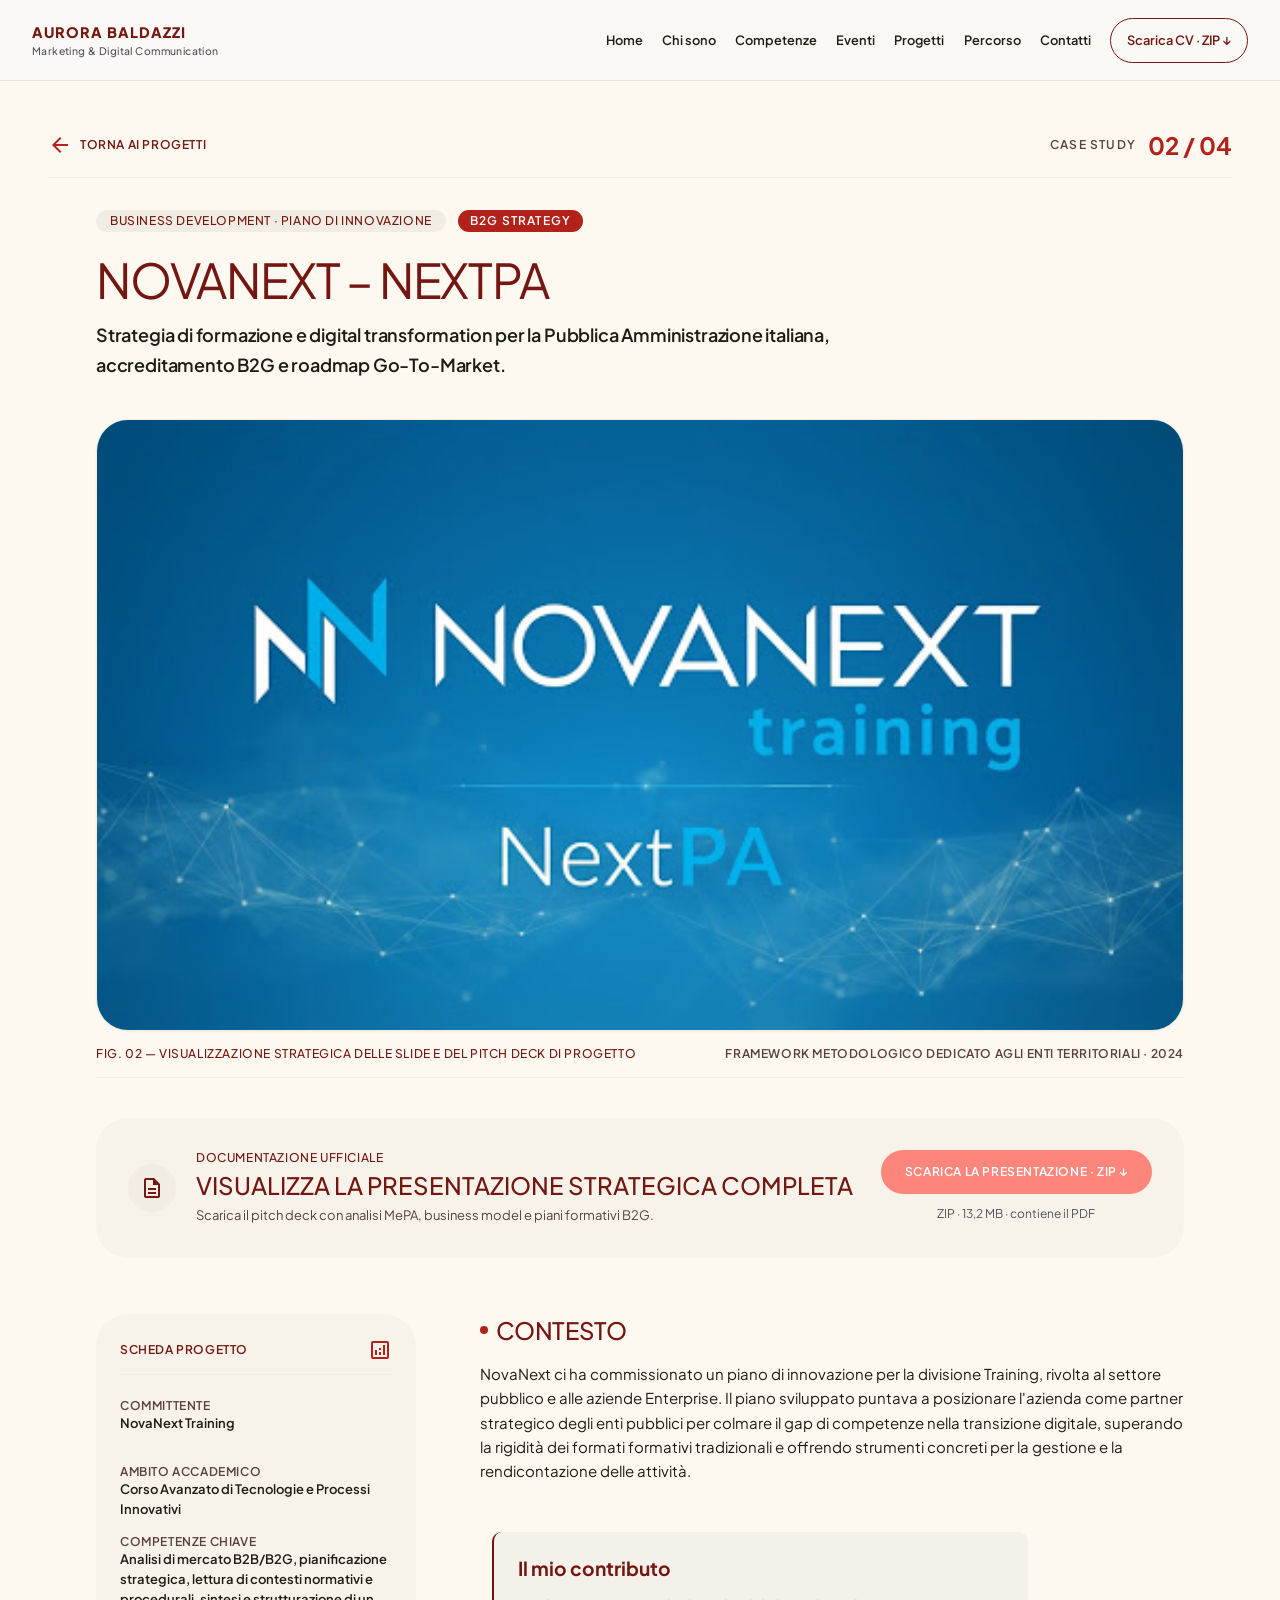
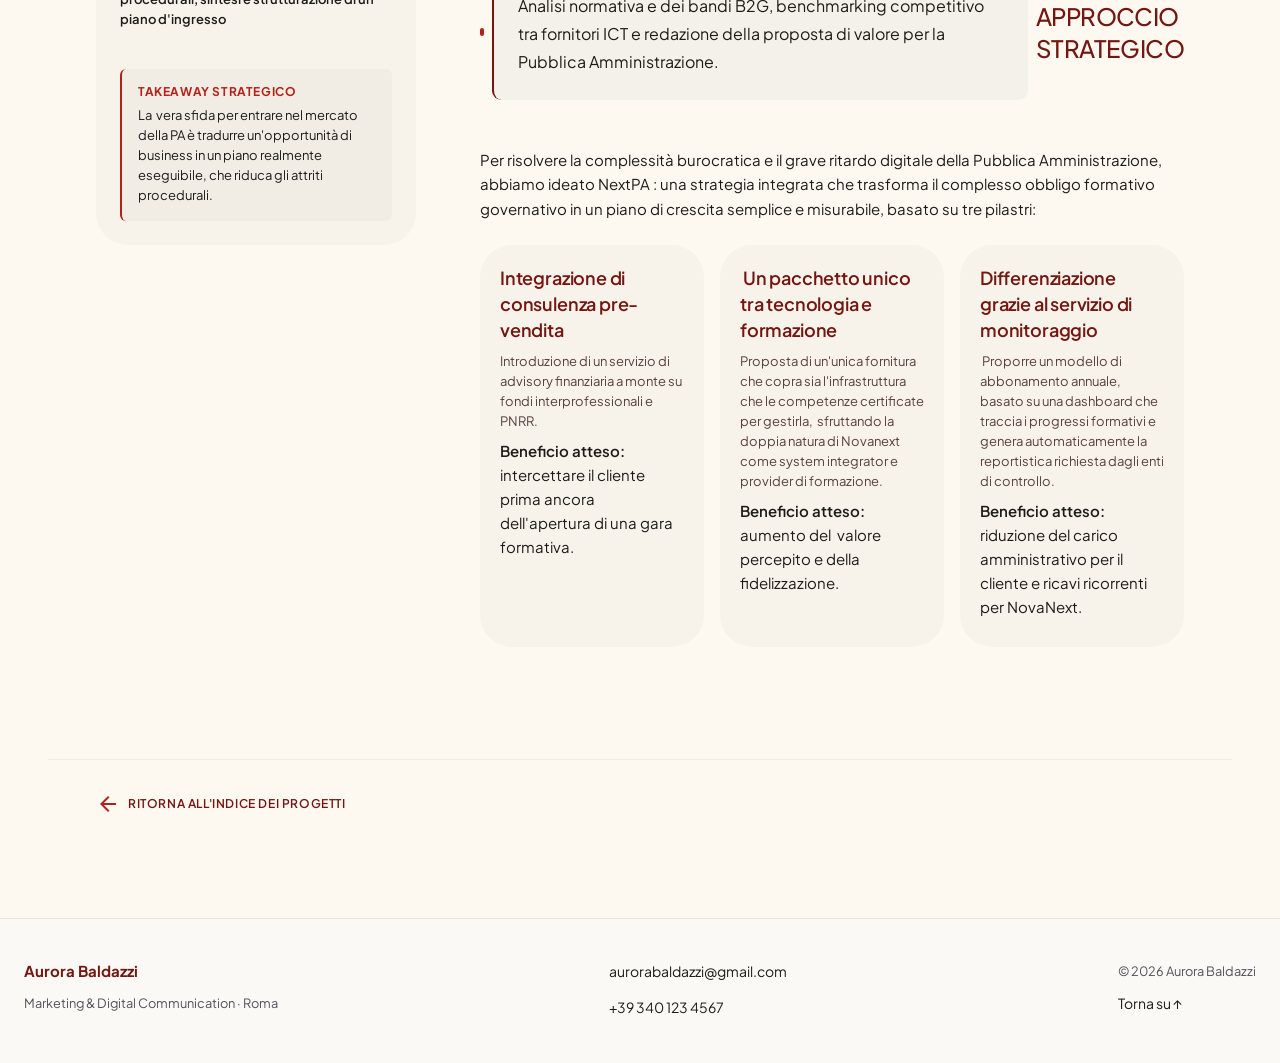
==== novanext-nextpa.html @ 9e5ba5aa "Aggiorna portfolio alla versione 2.5" ====
<!DOCTYPE html>
<html lang="it" style=""><head><meta charset="utf-8"/><meta content="width=device-width, initial-scale=1.0" name="viewport"/>
<style>@layer base{html,body{margin:0;padding:0;}body{overscroll-behavior:none;}main>:first-child{margin-top:0!important;}main>:last-child{margin-bottom:0!important;}}::-webkit-scrollbar{display:none;}</style><style class="">[class*='font-headline'], [class*='font-display'], [style*='Anton'] { font-family: 'Plus Jakarta Sans', sans-serif !important; }</style><title>Novanext Nextpa | Aurora Baldazzi</title><meta content="Portfolio di Aurora Baldazzi: marketing, comunicazione digitale, eventi e progetti accademici." name="description"/><link href="assets/fonts.css" rel="stylesheet"/><link href="assets/novanext-nextpa.html.css" rel="stylesheet"/><link href="assets/refinements.css" rel="stylesheet"/></head><body class="bg-surface font-body-md text-body-md text-on-surface min-h-screen flex flex-col antialiased selection:bg-primary-fixed selection:text-on-primary-fixed portfolio-page" id="top" style=""><a class="skip-link" href="#contenuto">Vai al contenuto</a><header class="site-nav"><a class="nav-brand" href="index.html#home">AURORA BALDAZZI<span>Marketing &amp; Digital Communication</span></a><nav aria-label="Navigazione principale" class="wide-nav"><a href="index.html#home">Home</a><a href="index.html#about">Chi sono</a><a href="index.html#skills">Competenze</a><a href="index.html#experience">Eventi</a><a href="index.html#projects">Progetti</a><a href="index.html#work-experience">Percorso</a><a href="index.html#contact">Contatti</a></nav><a class="nav-cv" download="CV_AuroraBaldazzi_Settembre2026.zip" href="risorse/CV_AuroraBaldazzi_Settembre2026.zip" title="Scarica lo ZIP contenente il PDF">Scarica CV · ZIP ↓</a><details class="compact-nav"><summary>Menu</summary><nav aria-label="Navigazione mobile"><a href="index.html#home">Home</a><a href="index.html#about">Chi sono</a><a href="index.html#skills">Competenze</a><a href="index.html#experience">Eventi</a><a href="index.html#projects">Progetti</a><a href="index.html#work-experience">Percorso</a><a href="index.html#contact">Contatti</a></nav></details></header><main class="w-full pt-20 flex-1 bg-surface" id="contenuto" tabindex="-1"><div class="flex flex-col w-full pb-20"><section class="max-w-7xl mx-auto w-full px-6 lg:px-12 pt-8 pb-4"><div class="flex items-center justify-between border-b border-surface-container pb-4"><a class="inline-flex items-center gap-2 group text-primary hover:text-on-secondary-container transition-colors" data-path="home-progetti" href="index.html#projects"><span aria-hidden="true" class="material-symbols-outlined text-[18px] transition-transform group-hover:-translate-x-1">arrow_back</span><span class="font-label-md text-label-md uppercase tracking-wider text-[#741712] font-semibold group-hover:text-primary transition-colors">Torna Ai Progetti</span></a><div class="flex items-center gap-3"><span class="font-label-sm text-label-sm text-on-surface-variant uppercase tracking-widest">Case Study</span><span class="font-headline-sm text-headline-sm text-primary font-bold">02 / 04</span></div></div><div class="max-w-7xl mx-auto w-full px-6 lg:px-12 pt-8 pb-10"><div class="flex flex-col gap-4 max-w-4xl"><div class="flex flex-wrap items-center gap-3"><span class="px-3.5 py-1 rounded-full bg-surface-container text-[#741712] font-label-sm text-label-sm uppercase tracking-wider font-medium">Business Development · Piano Di Innovazione</span><span class="px-3 py-1 rounded-full bg-primary text-on-primary font-label-sm text-label-sm uppercase tracking-widest font-semibold">B2G Strategy</span></div><h1 class="font-headline-lg text-headline-lg text-[#741712] uppercase tracking-tight leading-none pt-2">Novanext – NextPA</h1><p class="font-title-md text-title-md text-on-surface leading-relaxed max-w-3xl">Strategia di formazione e digital transformation per la Pubblica Amministrazione italiana, accreditamento B2G e roadmap Go-To-Market.</p></div></div><section class="max-w-7xl mx-auto w-full px-6 lg:px-12 pb-10"><div class="w-full aspect-[16/9] min-h-[380px] lg:min-h-[460px] rounded-lg overflow-hidden border border-surface-container shadow-sm"><img alt="Novanext Training NextPA Banner" class="w-full h-full object-cover rounded-2xl" decoding="async" loading="lazy" src="assets/6e39ab96776795dd.jpg"/></div><div class="mt-4 flex flex-col sm:flex-row sm:items-center justify-between gap-2 text-on-surface-variant border-b border-surface-container pb-4"><span class="font-label-sm text-label-sm uppercase tracking-wider text-[#741712] font-medium">Fig. 02 — Visualizzazione Strategica Delle Slide E Del Pitch Deck Di Progetto</span><span class="font-label-sm text-label-sm uppercase tracking-wider">Framework Metodologico Dedicato Agli Enti Territoriali · 2024</span></div></section><section class="max-w-7xl mx-auto w-full px-6 lg:px-12 pb-14"><div class="w-full p-6 lg:p-8 rounded-lg bg-surface-container-low flex flex-col md:flex-row md:items-center justify-between gap-6"><div class="flex items-center gap-5"><div class="w-12 h-12 rounded-full bg-surface-container flex items-center justify-center shrink-0 text-[#741712]"><span aria-hidden="true" class="material-symbols-outlined text-[24px]">description</span></div><div class="flex flex-col gap-1"><span class="font-label-sm text-label-sm uppercase tracking-wider text-[#741712] font-medium">Documentazione Ufficiale</span><h3 class="font-headline-sm text-headline-sm text-[#741712] uppercase">Visualizza La Presentazione Strategica Completa</h3><p class="font-body-sm text-body-sm text-on-surface-variant">Scarica il pitch deck con analisi MePA, business model e piani formativi B2G.</p></div></div><div class="download-action"><a class="inline-flex items-center justify-center gap-2.5 px-6 py-3.5 rounded-full bg-secondary-container hover:bg-primary text-on-primary font-label-md text-label-md uppercase tracking-wider transition-colors shrink-0" download="nextpa.zip" href="risorse/nextpa.zip" title="Scarica lo ZIP contenente il PDF">Scarica la presentazione · ZIP ↓</a><span class="download-meta">ZIP · 13,2 MB · contiene il PDF</span></div></div></section><section class="max-w-7xl mx-auto w-full px-6 lg:px-12 pb-16"><div class="grid grid-cols-1 lg:grid-cols-12 gap-12 lg:gap-16 items-start"><aside class="lg:col-span-4 flex flex-col gap-6 sticky top-28"><div class="bg-surface-container-low p-6 rounded-lg flex flex-col gap-6"><div class="flex items-center justify-between border-b border-surface-container pb-3"><h4 class="font-label-md text-label-md text-[#741712] uppercase tracking-wider font-semibold">Scheda Progetto</h4><span aria-hidden="true" class="material-symbols-outlined text-primary text-[20px]">analytics</span></div><dl class="space-y-4 font-body-sm text-body-sm"><div class="flex flex-col"><dt class="font-label-sm text-label-sm text-on-surface-variant uppercase tracking-wider">Committente</dt><dd class="text-on-surface font-semibold">NovaNext Training</dd></div><div class="flex flex-col"></div><div class="flex flex-col"><dt class="font-label-sm text-label-sm text-on-surface-variant uppercase tracking-wider">Ambito Accademico</dt><dd class="text-on-surface font-semibold">Corso Avanzato di Tecnologie e Processi Innovativi</dd></div><div class="flex flex-col"><dt class="font-label-sm text-label-sm text-on-surface-variant uppercase tracking-wider">Competenze Chiave</dt><dd class="text-on-surface font-semibold">Analisi di mercato B2B/B2G, pianificazione strategica, lettura di contesti normativi e procedurali, sintesi e strutturazione di un piano d'ingresso</dd></div><div class="flex flex-col"></div></dl><div class="p-4 rounded-md bg-surface-container flex flex-col gap-1.5 border-l-2 border-primary"><span class="font-label-sm text-label-sm uppercase tracking-wider text-primary font-bold">Takeaway strategico</span><p class="font-body-sm text-body-sm text-on-surface">La  vera sfida per entrare nel mercato della PA è tradurre un'opportunità di business in un piano realmente eseguibile, che riduca gli attriti procedurali.</p></div></div></aside><div class="lg:col-span-8 flex flex-col gap-12"><article class="flex flex-col gap-4"><div class="flex items-center gap-2"><span class="w-2 h-2 rounded-full bg-primary"></span><h2 class="font-headline-sm text-headline-sm text-[#741712] uppercase tracking-tight">Contesto</h2></div><div class="space-y-4"><p class="font-body-md text-body-md text-on-surface leading-relaxed">NovaNext ci ha commissionato un piano di innovazione per la divisione Training, rivolta al settore pubblico e alle aziende Enterprise. Il piano sviluppato puntava a posizionare l'azienda come partner strategico degli enti pubblici per colmare il gap di competenze nella transizione digitale, superando la rigidità dei formati formativi tradizionali e offrendo strumenti concreti per la gestione e la rendicontazione delle attività.</p></div></article><article class="flex flex-col gap-4"><div class="flex items-center gap-2"><span class="w-2 h-2 rounded-full bg-primary"></span><section class="role-note"><h2>Il mio contributo</h2><p>Analisi normativa e dei bandi B2G, benchmarking competitivo tra fornitori ICT e redazione della proposta di valore per la Pubblica Amministrazione.</p></section><h2 class="font-headline-sm text-headline-sm text-[#741712] uppercase tracking-tight">Approccio strategico</h2></div><div class="space-y-4"><p class="font-body-md text-body-md text-on-surface leading-relaxed"><span class="" data-path-to-node="1,0">Per risolvere la complessità burocratica e il grave ritardo digitale della Pubblica Amministrazione, abbiamo ideato NextPA : una strategia integrata che trasforma il complesso obbligo formativo governativo in un piano di crescita semplice e misurabile, basato su tre pilastri:</span></p><div class="grid grid-cols-1 sm:grid-cols-3 gap-4 pt-2"><div class="p-5 rounded-lg bg-surface-container-low flex flex-col gap-2"><h3 class="font-title-md text-title-md text-[#741712] font-semibold">Integrazione di consulenza pre-vendita</h3><p class="font-body-sm text-body-sm text-on-surface-variant">Introduzione di un servizio di advisory finanziaria a monte su fondi interprofessionali e PNRR.</p><div class=""><strong class="font-semibold text-on-surface">Beneficio atteso:</strong> intercettare il cliente prima ancora dell'apertura di una gara formativa.</div><p class=""></p></div><div class="p-5 rounded-lg bg-surface-container-low flex flex-col gap-2"><h3 class="font-title-md text-title-md text-[#741712] font-semibold"> Un pacchetto unico tra tecnologia e formazione</h3><p class="font-body-sm text-body-sm text-on-surface-variant">Proposta di un'unica fornitura che copra sia l'infrastruttura che le competenze certificate per gestirla,  sfruttando la doppia natura di Novanext come system integrator e provider di formazione.</p><div class=""><strong class="font-semibold text-on-surface">Beneficio atteso:</strong> aumento del  valore percepito e della fidelizzazione.</div><p class=""></p></div><div class="p-5 rounded-lg bg-surface-container-low flex flex-col gap-2"><h3 class="font-title-md text-title-md text-[#741712] font-semibold">Differenziazione grazie al servizio di monitoraggio</h3><p class="font-body-sm text-body-sm text-on-surface-variant"> Proporre un modello di abbonamento annuale, basato su una dashboard che traccia i progressi formativi e genera automaticamente la reportistica richiesta dagli enti di controllo.  </p><div class=""><strong class="font-semibold text-on-surface">Beneficio atteso:</strong> riduzione del carico amministrativo per il cliente e ricavi ricorrenti per NovaNext.</div><p class=""></p></div></div></div></article><article class="flex flex-col gap-4"><div class="space-y-4"></div></article></div></div></section><div class="max-w-7xl mx-auto w-full px-6 lg:px-12 pt-8 border-t border-surface-container"><a class="inline-flex items-center gap-2 group text-primary hover:text-on-secondary-container transition-colors" data-path="home-progetti" href="index.html#projects"><span aria-hidden="true" class="material-symbols-outlined text-[18px] transition-transform group-hover:-translate-x-1">arrow_back</span><span class="font-label-md text-label-md uppercase tracking-wider text-[#741712] font-semibold group-hover:text-primary transition-colors">Ritorna All'Indice Dei Progetti</span></a></div></section></div></main>
<footer class="shared-footer" id="contatti"><div><strong>Aurora Baldazzi</strong><p>Marketing &amp; Digital Communication · Roma</p></div><div><a href="mailto:aurorabaldazzi@gmail.com">aurorabaldazzi@gmail.com</a><a href="tel:+393401234567">+39 340 123 4567</a></div><div><span>© 2026 Aurora Baldazzi</span><a href="#top">Torna su ↑</a></div></footer><script defer="True" src="assets/site.js"></script></body></html>
---- assets/fonts.css ----
@font-face {
  font-family: 'Anton';
  font-style: normal;
  font-weight: 400;
  font-display: swap;
  src: url(font-9a0b87665ccc.ttf) format('truetype');
}
@font-face {
  font-family: 'Material Symbols Outlined';
  font-style: normal;
  font-weight: 400;
  font-display: swap;
  src: url(font-e233d9198003.ttf) format('truetype');
}
@font-face {
  font-family: 'Newsreader';
  font-style: italic;
  font-weight: 400;
  font-display: swap;
  src: url(font-289d2aa8e0ed.ttf) format('truetype');
}
@font-face {
  font-family: 'Newsreader';
  font-style: normal;
  font-weight: 400;
  font-display: swap;
  src: url(font-d6c65600eb01.ttf) format('truetype');
}
@font-face {
  font-family: 'Playfair Display';
  font-style: normal;
  font-weight: 400;
  font-display: swap;
  src: url(font-5ae86d38cfa3.ttf) format('truetype');
}
@font-face {
  font-family: 'Playfair Display';
  font-style: normal;
  font-weight: 700;
  font-display: swap;
  src: url(font-8a70c7995340.ttf) format('truetype');
}
@font-face {
  font-family: 'Plus Jakarta Sans';
  font-style: italic;
  font-weight: 400;
  font-display: swap;
  src: url(font-669c621a71ff.ttf) format('truetype');
}
@font-face {
  font-family: 'Plus Jakarta Sans';
  font-style: italic;
  font-weight: 700;
  font-display: swap;
  src: url(font-6406bad93f1d.ttf) format('truetype');
}
@font-face {
  font-family: 'Plus Jakarta Sans';
  font-style: normal;
  font-weight: 300;
  font-display: swap;
  src: url(font-4439f89a418f.ttf) format('truetype');
}
@font-face {
  font-family: 'Plus Jakarta Sans';
  font-style: normal;
  font-weight: 400;
  font-display: swap;
  src: url(font-43adbc7c773e.ttf) format('truetype');
}
@font-face {
  font-family: 'Plus Jakarta Sans';
  font-style: normal;
  font-weight: 500;
  font-display: swap;
  src: url(font-f2374e6da2f0.ttf) format('truetype');
}
@font-face {
  font-family: 'Plus Jakarta Sans';
  font-style: normal;
  font-weight: 600;
  font-display: swap;
  src: url(font-0ee86126fb55.ttf) format('truetype');
}
@font-face {
  font-family: 'Plus Jakarta Sans';
  font-style: normal;
  font-weight: 700;
  font-display: swap;
  src: url(font-cbf4f5937e04.ttf) format('truetype');
}
@font-face {
  font-family: 'Plus Jakarta Sans';
  font-style: normal;
  font-weight: 800;
  font-display: swap;
  src: url(font-9c0e6cce7702.ttf) format('truetype');
}

.material-symbols-outlined {
  font-family: 'Material Symbols Outlined';
  font-weight: normal;
  font-style: normal;
  font-size: 24px;
  line-height: 1;
  letter-spacing: normal;
  text-transform: none;
  display: inline-block;
  white-space: nowrap;
  word-wrap: normal;
  direction: ltr;
}
---- assets/novanext-nextpa.html.css ----
*,:after,:before{--tw-border-spacing-x:0;--tw-border-spacing-y:0;--tw-translate-x:0;--tw-translate-y:0;--tw-rotate:0;--tw-skew-x:0;--tw-skew-y:0;--tw-scale-x:1;--tw-scale-y:1;--tw-pan-x: ;--tw-pan-y: ;--tw-pinch-zoom: ;--tw-scroll-snap-strictness:proximity;--tw-gradient-from-position: ;--tw-gradient-via-position: ;--tw-gradient-to-position: ;--tw-ordinal: ;--tw-slashed-zero: ;--tw-numeric-figure: ;--tw-numeric-spacing: ;--tw-numeric-fraction: ;--tw-ring-inset: ;--tw-ring-offset-width:0px;--tw-ring-offset-color:#fff;--tw-ring-color:rgba(59,130,246,.5);--tw-ring-offset-shadow:0 0 #0000;--tw-ring-shadow:0 0 #0000;--tw-shadow:0 0 #0000;--tw-shadow-colored:0 0 #0000;--tw-blur: ;--tw-brightness: ;--tw-contrast: ;--tw-grayscale: ;--tw-hue-rotate: ;--tw-invert: ;--tw-saturate: ;--tw-sepia: ;--tw-drop-shadow: ;--tw-backdrop-blur: ;--tw-backdrop-brightness: ;--tw-backdrop-contrast: ;--tw-backdrop-grayscale: ;--tw-backdrop-hue-rotate: ;--tw-backdrop-invert: ;--tw-backdrop-opacity: ;--tw-backdrop-saturate: ;--tw-backdrop-sepia: ;--tw-contain-size: ;--tw-contain-layout: ;--tw-contain-paint: ;--tw-contain-style: }::backdrop{--tw-border-spacing-x:0;--tw-border-spacing-y:0;--tw-translate-x:0;--tw-translate-y:0;--tw-rotate:0;--tw-skew-x:0;--tw-skew-y:0;--tw-scale-x:1;--tw-scale-y:1;--tw-pan-x: ;--tw-pan-y: ;--tw-pinch-zoom: ;--tw-scroll-snap-strictness:proximity;--tw-gradient-from-position: ;--tw-gradient-via-position: ;--tw-gradient-to-position: ;--tw-ordinal: ;--tw-slashed-zero: ;--tw-numeric-figure: ;--tw-numeric-spacing: ;--tw-numeric-fraction: ;--tw-ring-inset: ;--tw-ring-offset-width:0px;--tw-ring-offset-color:#fff;--tw-ring-color:rgba(59,130,246,.5);--tw-ring-offset-shadow:0 0 #0000;--tw-ring-shadow:0 0 #0000;--tw-shadow:0 0 #0000;--tw-shadow-colored:0 0 #0000;--tw-blur: ;--tw-brightness: ;--tw-contrast: ;--tw-grayscale: ;--tw-hue-rotate: ;--tw-invert: ;--tw-saturate: ;--tw-sepia: ;--tw-drop-shadow: ;--tw-backdrop-blur: ;--tw-backdrop-brightness: ;--tw-backdrop-contrast: ;--tw-backdrop-grayscale: ;--tw-backdrop-hue-rotate: ;--tw-backdrop-invert: ;--tw-backdrop-opacity: ;--tw-backdrop-saturate: ;--tw-backdrop-sepia: ;--tw-contain-size: ;--tw-contain-layout: ;--tw-contain-paint: ;--tw-contain-style: }/*! tailwindcss v3.4.17 | MIT License | https://tailwindcss.com*/*,:after,:before{box-sizing:border-box;border:0 solid #e5e7eb}:after,:before{--tw-content:""}:host,html{line-height:1.5;-webkit-text-size-adjust:100%;-moz-tab-size:4;-o-tab-size:4;tab-size:4;font-family:ui-sans-serif,system-ui,sans-serif,Apple Color Emoji,Segoe UI Emoji,Segoe UI Symbol,Noto Color Emoji;font-feature-settings:normal;font-variation-settings:normal;-webkit-tap-highlight-color:transparent}body{margin:0;line-height:inherit}hr{height:0;color:inherit;border-top-width:1px}abbr:where([title]){-webkit-text-decoration:underline dotted;text-decoration:underline dotted}h1,h2,h3,h4,h5,h6{font-size:inherit;font-weight:inherit}a{color:inherit;text-decoration:inherit}b,strong{font-weight:bolder}code,kbd,pre,samp{font-family:ui-monospace,SFMono-Regular,Menlo,Monaco,Consolas,Liberation Mono,Courier New,monospace;font-feature-settings:normal;font-variation-settings:normal;font-size:1em}small{font-size:80%}sub,sup{font-size:75%;line-height:0;position:relative;vertical-align:baseline}sub{bottom:-.25em}sup{top:-.5em}table{text-indent:0;border-color:inherit;border-collapse:collapse}button,input,optgroup,select,textarea{font-family:inherit;font-feature-settings:inherit;font-variation-settings:inherit;font-size:100%;font-weight:inherit;line-height:inherit;letter-spacing:inherit;color:inherit;margin:0;padding:0}button,select{text-transform:none}button,input:where([type=button]),input:where([type=reset]),input:where([type=submit]){-webkit-appearance:button;background-color:transparent;background-image:none}:-moz-focusring{outline:auto}:-moz-ui-invalid{box-shadow:none}progress{vertical-align:baseline}::-webkit-inner-spin-button,::-webkit-outer-spin-button{height:auto}[type=search]{-webkit-appearance:textfield;outline-offset:-2px}::-webkit-search-decoration{-webkit-appearance:none}::-webkit-file-upload-button{-webkit-appearance:button;font:inherit}summary{display:list-item}blockquote,dd,dl,figure,h1,h2,h3,h4,h5,h6,hr,p,pre{margin:0}fieldset{margin:0}fieldset,legend{padding:0}menu,ol,ul{list-style:none;margin:0;padding:0}dialog{padding:0}textarea{resize:vertical}input::-moz-placeholder,textarea::-moz-placeholder{opacity:1;color:#9ca3af}input::placeholder,textarea::placeholder{opacity:1;color:#9ca3af}[role=button],button{cursor:pointer}:disabled{cursor:default}audio,canvas,embed,iframe,img,object,svg,video{display:block;vertical-align:middle}img,video{max-width:100%;height:auto}[hidden]:where(:not([hidden=until-found])){display:none}.sticky{position:sticky}.top-28{top:7rem}.mx-auto{margin-left:auto;margin-right:auto}.mt-4{margin-top:1rem}.flex{display:flex}.inline-flex{display:inline-flex}.grid{display:grid}.aspect-\[16\/9\]{aspect-ratio:16/9}.h-12{height:3rem}.h-2{height:.5rem}.h-full{height:100%}.min-h-\[380px\]{min-height:380px}.min-h-screen{min-height:100vh}.w-12{width:3rem}.w-2{width:.5rem}.w-full{width:100%}.max-w-3xl{max-width:48rem}.max-w-4xl{max-width:56rem}.max-w-7xl{max-width:80rem}.flex-1{flex:1 1 0%}.shrink-0{flex-shrink:0}.grid-cols-1{grid-template-columns:repeat(1,minmax(0,1fr))}.flex-col{flex-direction:column}.flex-wrap{flex-wrap:wrap}.items-start{align-items:flex-start}.items-center{align-items:center}.justify-center{justify-content:center}.justify-between{justify-content:space-between}.gap-1{gap:.25rem}.gap-1\.5{gap:.375rem}.gap-12{gap:3rem}.gap-2{gap:.5rem}.gap-2\.5{gap:.625rem}.gap-3{gap:.75rem}.gap-4{gap:1rem}.gap-5{gap:1.25rem}.gap-6{gap:1.5rem}.space-y-4>:not([hidden])~:not([hidden]){--tw-space-y-reverse:0;margin-top:calc(1rem*(1 - var(--tw-space-y-reverse)));margin-bottom:calc(1rem*var(--tw-space-y-reverse))}.overflow-hidden{overflow:hidden}.rounded-2xl{border-radius:1rem}.rounded-full{border-radius:9999px}.rounded-lg{border-radius:2rem}.rounded-md{border-radius:.375rem}.border{border-width:1px}.border-b{border-bottom-width:1px}.border-l-2{border-left-width:2px}.border-t{border-top-width:1px}.border-primary{--tw-border-opacity:1;border-color:rgb(178 34 26/var(--tw-border-opacity,1))}.border-surface-container{--tw-border-opacity:1;border-color:rgb(242 237 228/var(--tw-border-opacity,1))}.bg-primary{--tw-bg-opacity:1;background-color:rgb(178 34 26/var(--tw-bg-opacity,1))}.bg-secondary-container{--tw-bg-opacity:1;background-color:rgb(253 134 124/var(--tw-bg-opacity,1))}.bg-surface{--tw-bg-opacity:1;background-color:rgb(254 249 240/var(--tw-bg-opacity,1))}.bg-surface-container{--tw-bg-opacity:1;background-color:rgb(242 237 228/var(--tw-bg-opacity,1))}.bg-surface-container-low{--tw-bg-opacity:1;background-color:rgb(248 243 234/var(--tw-bg-opacity,1))}.object-cover{-o-object-fit:cover;object-fit:cover}.p-4{padding:1rem}.p-5{padding:1.25rem}.p-6{padding:1.5rem}.px-3{padding-left:.75rem;padding-right:.75rem}.px-3\.5{padding-left:.875rem;padding-right:.875rem}.px-6{padding-left:1.5rem;padding-right:1.5rem}.py-1{padding-top:.25rem;padding-bottom:.25rem}.py-3\.5{padding-top:.875rem;padding-bottom:.875rem}.pb-10{padding-bottom:2.5rem}.pb-14{padding-bottom:3.5rem}.pb-16{padding-bottom:4rem}.pb-20{padding-bottom:5rem}.pb-3{padding-bottom:.75rem}.pb-4{padding-bottom:1rem}.pt-2{padding-top:.5rem}.pt-20{padding-top:5rem}.pt-8{padding-top:2rem}.font-body-md,.font-body-sm{font-family:Plus Jakarta Sans}.font-headline-lg,.font-headline-sm{font-family:Anton}.font-label-md,.font-label-sm,.font-title-md{font-family:Plus Jakarta Sans}.text-\[18px\]{font-size:18px}.text-\[20px\]{font-size:20px}.text-\[24px\]{font-size:24px}.text-body-md{font-size:15px;line-height:24px;font-weight:400}.text-body-sm{font-size:13px;line-height:20px;font-weight:400}.text-headline-lg{font-size:48px;line-height:56px;letter-spacing:-.02em;font-weight:400}.text-headline-sm{font-size:24px;line-height:32px;font-weight:500}.text-label-md{font-size:12px;line-height:16px;letter-spacing:.06em;font-weight:600}.text-label-sm{font-size:11px;line-height:14px;letter-spacing:.08em;font-weight:600}.text-title-md{font-size:18px;line-height:26px;letter-spacing:-.01em;font-weight:600}.font-bold{font-weight:700}.font-medium{font-weight:500}.font-semibold{font-weight:600}.uppercase{text-transform:uppercase}.leading-none{line-height:1}.leading-relaxed{line-height:1.625}.tracking-tight{letter-spacing:-.025em}.tracking-wider{letter-spacing:.05em}.tracking-widest{letter-spacing:.1em}.text-\[\#741712\]{--tw-text-opacity:1;color:rgb(116 23 18/var(--tw-text-opacity,1))}.text-on-primary{--tw-text-opacity:1;color:rgb(255 255 255/var(--tw-text-opacity,1))}.text-on-surface{--tw-text-opacity:1;color:rgb(29 28 22/var(--tw-text-opacity,1))}.text-on-surface-variant{--tw-text-opacity:1;color:rgb(90 64 61/var(--tw-text-opacity,1))}.text-primary{--tw-text-opacity:1;color:rgb(178 34 26/var(--tw-text-opacity,1))}.antialiased{-webkit-font-smoothing:antialiased;-moz-osx-font-smoothing:grayscale}.shadow-sm{--tw-shadow:0 1px 2px 0 rgba(0,0,0,.05);--tw-shadow-colored:0 1px 2px 0 var(--tw-shadow-color);box-shadow:var(--tw-ring-offset-shadow,0 0 #0000),var(--tw-ring-shadow,0 0 #0000),var(--tw-shadow)}.transition-colors{transition-property:color,background-color,border-color,text-decoration-color,fill,stroke;transition-timing-function:cubic-bezier(.4,0,.2,1);transition-duration:.15s}.transition-transform{transition-property:transform;transition-timing-function:cubic-bezier(.4,0,.2,1);transition-duration:.15s}.selection\:bg-primary-fixed ::-moz-selection{--tw-bg-opacity:1;background-color:rgb(255 218 213/var(--tw-bg-opacity,1))}.selection\:bg-primary-fixed ::selection{--tw-bg-opacity:1;background-color:rgb(255 218 213/var(--tw-bg-opacity,1))}.selection\:text-on-primary-fixed ::-moz-selection{--tw-text-opacity:1;color:rgb(65 0 1/var(--tw-text-opacity,1))}.selection\:text-on-primary-fixed ::selection{--tw-text-opacity:1;color:rgb(65 0 1/var(--tw-text-opacity,1))}.selection\:bg-primary-fixed::-moz-selection{--tw-bg-opacity:1;background-color:rgb(255 218 213/var(--tw-bg-opacity,1))}.selection\:bg-primary-fixed::selection{--tw-bg-opacity:1;background-color:rgb(255 218 213/var(--tw-bg-opacity,1))}.selection\:text-on-primary-fixed::-moz-selection{--tw-text-opacity:1;color:rgb(65 0 1/var(--tw-text-opacity,1))}.selection\:text-on-primary-fixed::selection{--tw-text-opacity:1;color:rgb(65 0 1/var(--tw-text-opacity,1))}.hover\:bg-primary:hover{--tw-bg-opacity:1;background-color:rgb(178 34 26/var(--tw-bg-opacity,1))}.hover\:text-on-secondary-container:hover{--tw-text-opacity:1;color:rgb(116 30 28/var(--tw-text-opacity,1))}.group:hover .group-hover\:-translate-x-1{--tw-translate-x:-0.25rem;transform:translate(var(--tw-translate-x),var(--tw-translate-y)) rotate(var(--tw-rotate)) skewX(var(--tw-skew-x)) skewY(var(--tw-skew-y)) scaleX(var(--tw-scale-x)) scaleY(var(--tw-scale-y))}.group:hover .group-hover\:text-primary{--tw-text-opacity:1;color:rgb(178 34 26/var(--tw-text-opacity,1))}@media (min-width:640px){.sm\:grid-cols-3{grid-template-columns:repeat(3,minmax(0,1fr))}.sm\:flex-row{flex-direction:row}.sm\:items-center{align-items:center}}@media (min-width:768px){.md\:flex-row{flex-direction:row}.md\:items-center{align-items:center}}@media (min-width:1024px){.lg\:col-span-4{grid-column:span 4/span 4}.lg\:col-span-8{grid-column:span 8/span 8}.lg\:min-h-\[460px\]{min-height:460px}.lg\:grid-cols-12{grid-template-columns:repeat(12,minmax(0,1fr))}.lg\:gap-16{gap:4rem}.lg\:p-8{padding:2rem}.lg\:px-12{padding-left:3rem;padding-right:3rem}}
---- assets/refinements.css ----
:root{--paper:#fbf9f5;--ink:#18181b;--wine:#741712;--accent:#c93628;--border:#e8e3d8;font-family:'Plus Jakarta Sans',sans-serif;scroll-behavior:smooth;scroll-padding-top:110px}html{width:100%!important;height:auto!important;min-height:100%;overflow:auto!important}body.portfolio-page{width:100%;height:auto!important;min-height:100vh;overflow:visible!important;background:var(--paper);font-family:'Plus Jakarta Sans',sans-serif}*{box-sizing:border-box}body{margin:0}img{max-width:100%}main{min-width:0;max-width:100%}main.pt-20{padding-top:1rem!important}main p{font-size:max(1rem,1em);line-height:1.75}section[id],div[id]{scroll-margin-top:110px}a,button,summary{-webkit-tap-highlight-color:transparent}a:focus-visible,button:focus-visible,summary:focus-visible,[tabindex]:focus-visible{outline:3px solid var(--accent)!important;outline-offset:4px}button,a,summary{touch-action:manipulation}button{cursor:pointer}h1,h2,h3{overflow-wrap:break-word}main>.skip-link{display:none}.skip-link{position:fixed;top:-100px;left:1rem;z-index:1000;background:var(--wine);color:white;padding:.75rem 1rem}.skip-link:focus{top:1rem}.site-nav{position:sticky;top:0;z-index:45;width:100%;display:flex;align-items:center;gap:1.2rem;padding:1.1rem 2rem;background:var(--paper);border-bottom:1px solid var(--border);font-family:'Plus Jakarta Sans',sans-serif}.nav-brand{color:var(--wine);font-size:.9rem;letter-spacing:.07em;font-weight:800;white-space:nowrap;line-height:1.5}.nav-brand span{display:block;font-size:.65rem;letter-spacing:.04em;color:#52525b;font-weight:500}.wide-nav{display:flex;align-items:center;justify-content:center;gap:1.2rem;margin-left:auto}.wide-nav a{font-size:.8rem;font-weight:600;min-height:44px;display:flex;align-items:center}.wide-nav a:hover,.compact-nav a:hover{color:var(--accent)}.nav-cv{white-space:nowrap;flex-shrink:0;border:1px solid var(--wine);border-radius:100px;color:var(--wine);padding:.6rem 1rem;font-size:.8rem;font-weight:600;min-height:44px;display:flex;align-items:center}.nav-cv:hover{background:var(--wine);color:white}.compact-nav{display:none}.shared-footer{background:var(--paper);padding:2.5rem max(1.5rem,calc((100vw - 1232px)/2));border-top:1px solid var(--border);display:flex;justify-content:space-between;gap:2rem;font-family:'Plus Jakarta Sans',sans-serif}.shared-footer>div{display:flex;flex-direction:column;gap:.5rem}.shared-footer strong{color:var(--wine)}.shared-footer p,.shared-footer span{font-size:.8rem;color:#52525b}.shared-footer a{font-size:.875rem;overflow-wrap:anywhere;min-height:28px}.shared-footer a:hover{color:var(--accent)}#home{padding-top:2rem;min-height:calc(100svh - 85px)}#experience-carousel{scrollbar-width:thin!important;scrollbar-color:#c0b6a8 var(--paper);padding-bottom:1rem}#experience-carousel::-webkit-scrollbar{display:block!important;height:7px}.role-note{padding:1.5rem;border-left:2px solid var(--wine);background:#f4f1ea;border-radius:.6rem;margin-bottom:2rem}.role-note h2{font-family:'Plus Jakarta Sans',sans-serif;font-size:1.2rem;font-weight:700;margin-bottom:.75rem;color:var(--wine)}.experience-card{background:white;border:1px solid var(--border);border-radius:.75rem;padding:1.5rem;display:flex;flex-direction:column;gap:1.5rem;min-width:0}.experience-front{display:flex;flex-direction:column;gap:1.5rem}.experience-card details{margin-top:auto;border-top:1px solid var(--border);padding-top:.75rem}.experience-card summary{padding:.5rem 0;cursor:pointer;color:var(--wine);font-size:.9rem;font-weight:600;min-height:44px}.experience-card details p{padding-top:.5rem;color:#52525b}.material-symbols-outlined{font-family:'Material Symbols Outlined';font-weight:normal;font-style:normal;font-size:24px;line-height:1;letter-spacing:normal;text-transform:none;display:inline-block;white-space:nowrap;word-wrap:normal;direction:ltr;-webkit-font-feature-settings:'liga';font-feature-settings:'liga';-webkit-font-smoothing:antialiased}#project-dialog{position:fixed;inset:0;margin:auto;border:1px solid var(--border);border-radius:1.4rem;width:min(760px,calc(100% - 2rem));max-height:calc(100svh - 2rem);padding:2rem;background:var(--paper);color:var(--ink);overflow:auto;box-shadow:0 24px 100px #18181b33}#project-dialog::backdrop{background:#18181baa;backdrop-filter:blur(5px)}.dialog-close{display:block;margin-left:auto;border:1px solid #ccc3b8;border-radius:99px;padding:.6rem 1rem;min-height:44px;color:var(--wine);font-family:inherit;font-size:.9rem}.dialog-kicker{font-size:.8rem;text-transform:uppercase;letter-spacing:.06em;color:var(--accent);margin:1.5rem 0 .5rem}#dialog-title{font-family:'Newsreader',serif;font-size:2.4rem;line-height:1.1;color:var(--wine);margin-bottom:1.5rem}.dialog-field{margin-top:1.2rem}.dialog-field h3{font-size:.8rem;letter-spacing:.06em;text-transform:uppercase;color:var(--wine);font-weight:700;margin-bottom:.5rem}.dialog-field p{font-size:1rem;line-height:1.7}.dialog-link{display:inline-flex;margin-top:2rem;padding:.9rem 1.3rem;background:var(--wine);color:white;border-radius:99px;font-weight:600;font-size:.9rem}.dialog-link:hover{background:var(--accent)}body:has(dialog[open]){overflow:hidden!important}.text-coral,.text-\[\#e84a3b\]{color:var(--accent)}.text-\[10px\],.text-\[11px\]{font-size:.75rem}.font-label-sm,.font-label-md{font-size:.75rem}#home .hero-title{line-height:1.07}.project-summary-note{font-size:.875rem;color:#52525b}
@media(max-width:1150px){.wide-nav{display:none}.site-nav{flex-wrap:wrap;padding:1rem 1.5rem;gap:1rem}.nav-cv{margin-left:auto}.compact-nav{display:block}.compact-nav summary{color:var(--wine);font-size:.9rem;cursor:pointer;min-height:44px;padding:.6rem .5rem}.compact-nav[open]{flex-basis:100%;order:4}.compact-nav[open] summary{margin-left:auto;width:max-content}.compact-nav nav{display:grid;grid-template-columns:repeat(2,minmax(0,1fr));gap:.5rem;border-top:1px solid var(--border);padding-top:.75rem}.compact-nav a{padding:.6rem;min-height:44px;font-size:.95rem}.shared-footer{flex-wrap:wrap}}
@media(max-width:640px){.site-nav{padding:.8rem 1rem;gap:.6rem}.nav-brand{font-size:.75rem;letter-spacing:.03em}.nav-brand span{font-size:.6rem;max-width:145px;white-space:normal}.nav-cv{font-size:.75rem;padding:.5rem .7rem}.compact-nav summary{font-size:.8rem;padding:.5rem .2rem}.shared-footer{flex-direction:column;padding:2rem 1.5rem;gap:1.5rem}#home{padding-top:1rem}#home .hero-title{font-size:clamp(2.3rem,10vw,3.5rem)}main p{font-size:1rem}#experience{padding-block:3.5rem}#about,#projects,#contact{padding-block:3.5rem}#project-dialog{padding:1.25rem}#dialog-title{font-size:2rem}.role-note{padding:1.2rem}main>div>div{min-width:0}}
@media(max-width:360px){.nav-brand{flex-basis:100%}.nav-cv{margin-left:0}.compact-nav{margin-left:auto}}
@media(prefers-reduced-motion:reduce){:root{scroll-behavior:auto}*,*::before,*::after{scroll-behavior:auto!important;animation:none!important;transition:none!important}}
@media print{.site-nav,.shared-footer,.skip-link,dialog,button{display:none!important}html,body{overflow:visible!important}section{break-inside:auto}h1,h2,h3{break-after:avoid}}

/* Font roles: only locally bundled families and available weights. */
.portfolio-page{font-synthesis:none}
.portfolio-page .font-sans,.portfolio-page .font-body,.portfolio-page [class*="font-body-"],.portfolio-page [class*="font-label-"]{font-family:"Plus Jakarta Sans",sans-serif}
.portfolio-page .font-serif-editorial{font-family:"Newsreader",serif;font-weight:400}
.portfolio-page .font-editorial,.portfolio-page .font-editorial-headline{font-family:"Playfair Display",serif}
.portfolio-page [class*="font-headline"],.portfolio-page [class*="font-display"]{font-family:"Plus Jakarta Sans",sans-serif!important}
.portfolio-page .font-mono{font-family:ui-monospace,SFMono-Regular,Menlo,Consolas,monospace}
.portfolio-page .font-black{font-weight:800}
.portfolio-page .material-symbols-outlined{font-family:"Material Symbols Outlined";font-weight:400;font-style:normal}

/* Updated biography content within the existing page columns. */
.latest-bio h3{font-family:"Plus Jakarta Sans",sans-serif;font-size:clamp(1.4rem,2.4vw,2rem);font-weight:700;line-height:1.35;color:#741712;margin-bottom:1.5rem}
.latest-bio p{font-family:"Plus Jakarta Sans",sans-serif;font-weight:400;font-size:1.05rem;line-height:1.8;margin-top:1.2rem}
.latest-bio p:last-child{border-left:2px solid #c93628;padding-left:1.2rem;margin-top:1.8rem}
.latest-profile-photo{margin-top:2rem;border-radius:1rem;overflow:hidden;max-width:380px}
.latest-profile-photo img{display:block;width:100%;height:auto;aspect-ratio:4/5;object-fit:cover}
.latest-education{margin-top:1rem;max-width:380px;border-top:1px solid #e8e3d8;padding-top:1rem}
.latest-education p:first-child{font-size:.8rem;color:#c93628;font-weight:600;margin-bottom:.5rem}
.latest-education p:last-child{font-size:1rem;color:#741712;font-weight:700;line-height:1.5}

.download-meta{display:block;font-family:"Plus Jakarta Sans",sans-serif;font-size:.75rem;color:#52525b;margin-top:.5rem;white-space:nowrap}.dialog-downloads{margin-top:1.5rem;padding-top:1.5rem;border-top:1px solid #e8e3d8}.dialog-downloads h3{font-size:.8rem;text-transform:uppercase;letter-spacing:.06em;color:#741712;font-weight:700;margin-bottom:.75rem}.dialog-downloads a{display:flex;justify-content:space-between;gap:1rem;align-items:center;padding:.9rem 0;min-height:44px;border-bottom:1px solid #e8e3d8;color:#741712;font-size:.9rem;font-weight:600}.dialog-downloads small{font-size:.75rem;font-weight:400;color:#52525b;white-space:nowrap}.dialog-downloads a:hover{color:#c93628}@media(max-width:480px){.dialog-downloads a{align-items:flex-start;flex-direction:column;gap:.25rem}}

.download-action{max-width:100%;flex-shrink:0}.download-action>a{max-width:100%}.download-action .download-meta{text-align:center}@media(max-width:640px){.download-action{flex-shrink:1}}

/* Esperienze lavorative integrate nella Home. */
.work-experience{padding:5rem 0;border-bottom:1px solid #e8e3d8;background:#fbf9f5}
.work-container{max-width:1280px;padding:0 1.5rem;margin:auto}
.work-heading{display:flex;align-items:end;justify-content:space-between;gap:1.5rem;margin-bottom:2rem}
.work-heading p{font-size:.8rem;color:#c93628;font-weight:600;letter-spacing:.12em;text-transform:uppercase;margin-bottom:.75rem}
.work-heading h2{font-family:"Newsreader",serif;font-size:clamp(2rem,4vw,3rem);font-weight:400;line-height:1.15;color:#741712}
.work-heading a{font-size:.85rem;color:#741712;min-height:44px;display:inline-flex;align-items:center}
.work-grid{display:grid;grid-template-columns:repeat(2,minmax(0,1fr));gap:1.5rem}
.work-grid .experience-card{height:auto;min-height:0}
.work-grid .experience-front h3{font-family:"Plus Jakarta Sans",sans-serif;font-size:1.35rem;font-weight:700;line-height:1.35;color:#741712;margin-top:.5rem}
.work-grid .experience-front p{font-family:"Plus Jakarta Sans",sans-serif;font-size:.95rem;line-height:1.6}
.work-grid .experience-front>div+div{border-top:1px solid #e8e3d8;padding-top:1rem}
.work-grid .experience-front span{font-size:.8rem}
.work-grid .experience-front .space-y-4>div+div{margin-top:1rem}
.work-grid .experience-card summary{font-family:"Plus Jakarta Sans",sans-serif}
@media(max-width:640px){.work-experience{padding:3.5rem 0}.work-grid{grid-template-columns:1fr}.work-heading{align-items:start;flex-direction:column;gap:.75rem}}
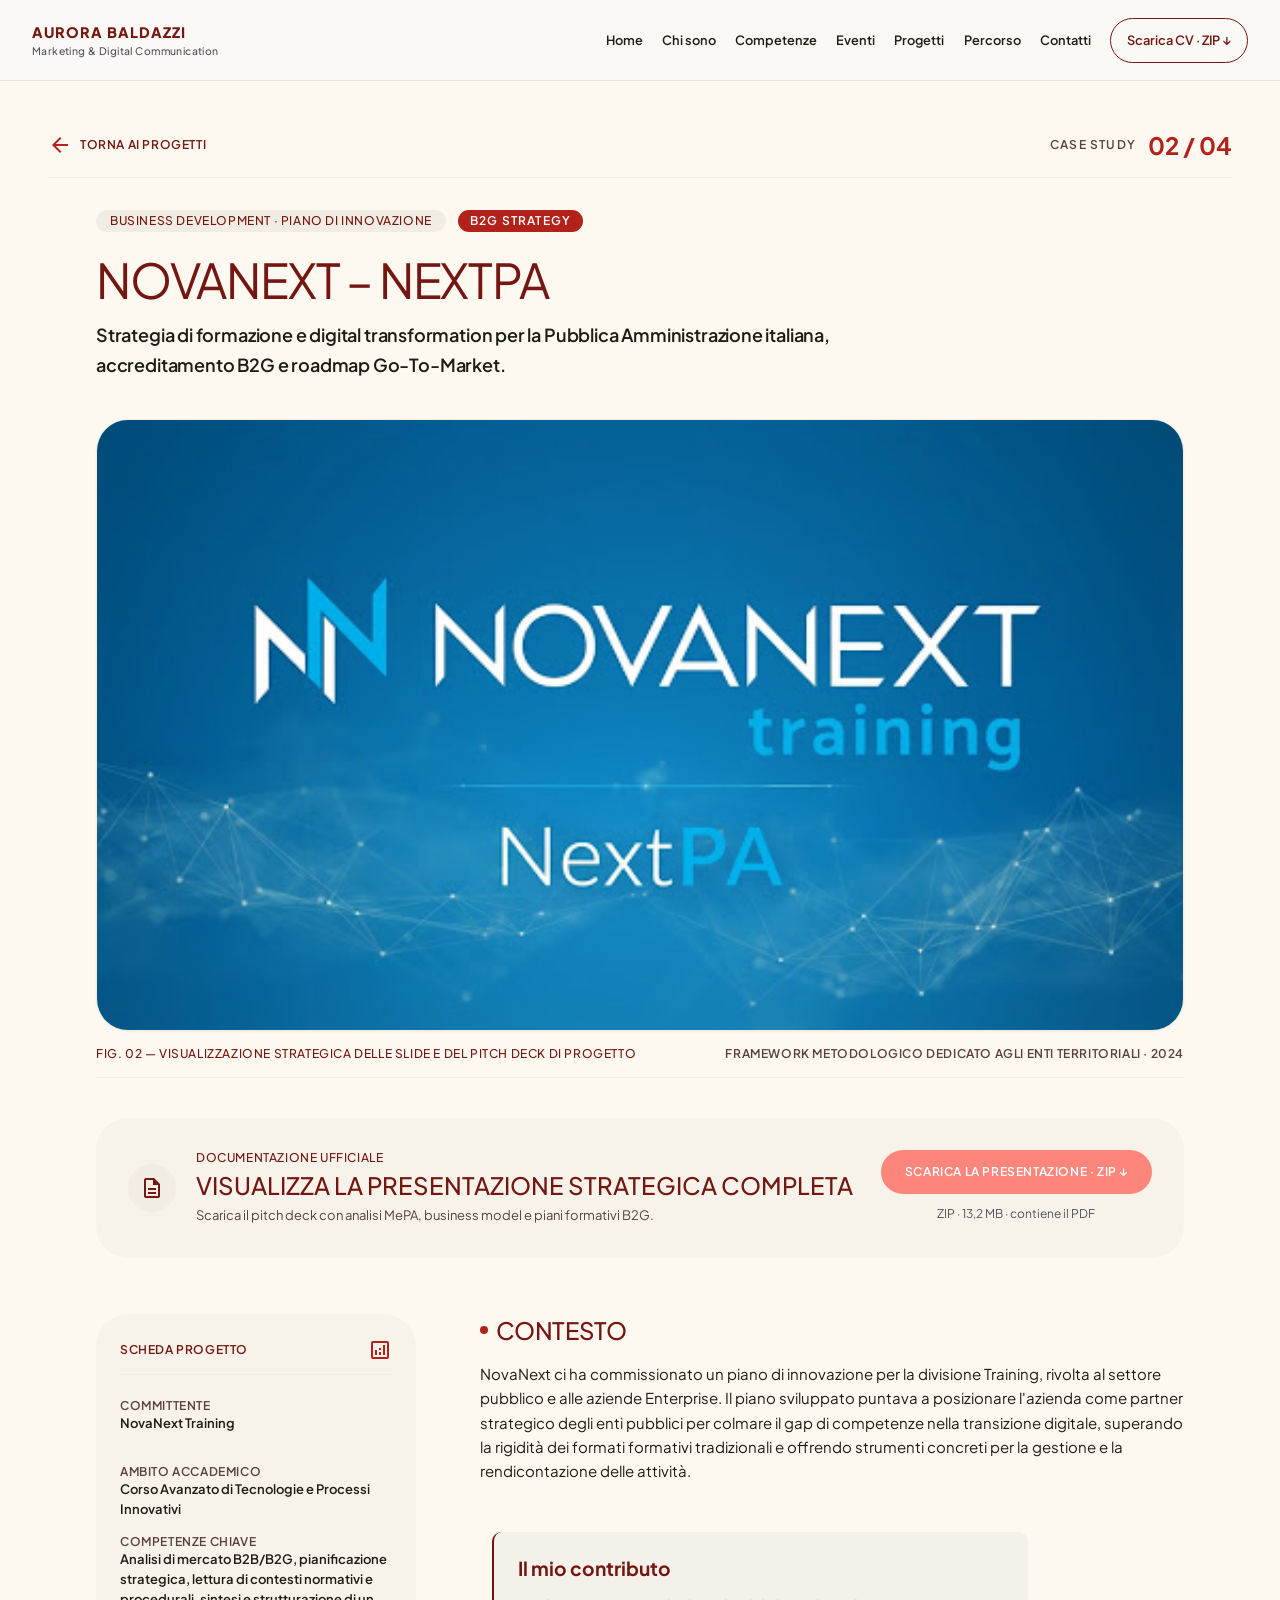
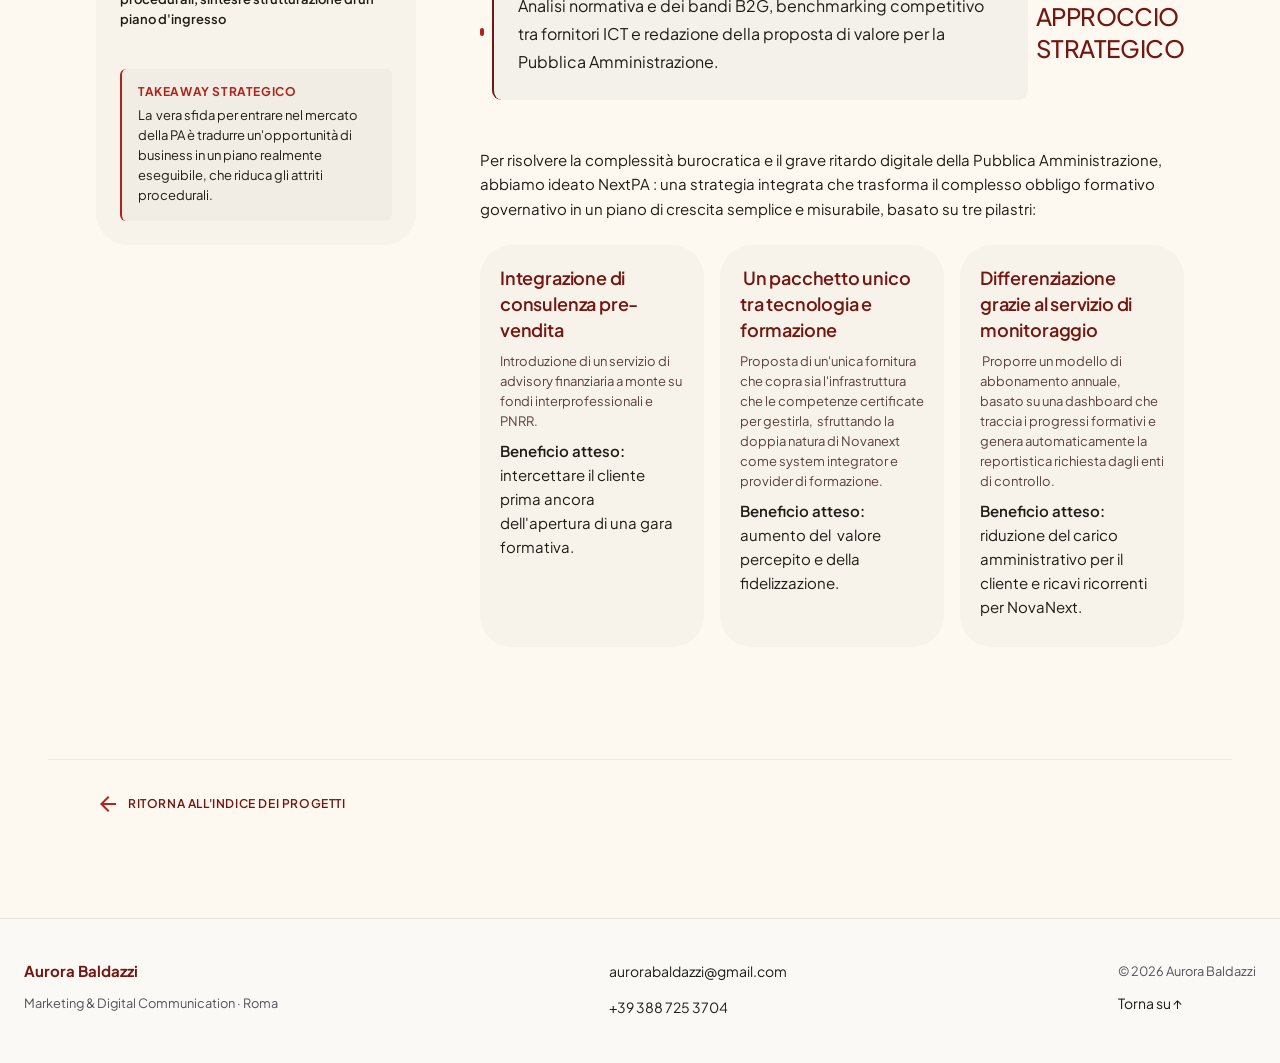
==== commit 83582984: "aggiorna footer" ====
--- a/novanext-nextpa.html
+++ b/novanext-nextpa.html
@@ -1,4 +1,4 @@
 <!DOCTYPE html>
 <html lang="it" style=""><head><meta charset="utf-8"/><meta content="width=device-width, initial-scale=1.0" name="viewport"/>
 <style>@layer base{html,body{margin:0;padding:0;}body{overscroll-behavior:none;}main>:first-child{margin-top:0!important;}main>:last-child{margin-bottom:0!important;}}::-webkit-scrollbar{display:none;}</style><style class="">[class*='font-headline'], [class*='font-display'], [style*='Anton'] { font-family: 'Plus Jakarta Sans', sans-serif !important; }</style><title>Novanext Nextpa | Aurora Baldazzi</title><meta content="Portfolio di Aurora Baldazzi: marketing, comunicazione digitale, eventi e progetti accademici." name="description"/><link href="assets/fonts.css" rel="stylesheet"/><link href="assets/novanext-nextpa.html.css" rel="stylesheet"/><link href="assets/refinements.css" rel="stylesheet"/></head><body class="bg-surface font-body-md text-body-md text-on-surface min-h-screen flex flex-col antialiased selection:bg-primary-fixed selection:text-on-primary-fixed portfolio-page" id="top" style=""><a class="skip-link" href="#contenuto">Vai al contenuto</a><header class="site-nav"><a class="nav-brand" href="index.html#home">AURORA BALDAZZI<span>Marketing &amp; Digital Communication</span></a><nav aria-label="Navigazione principale" class="wide-nav"><a href="index.html#home">Home</a><a href="index.html#about">Chi sono</a><a href="index.html#skills">Competenze</a><a href="index.html#experience">Eventi</a><a href="index.html#projects">Progetti</a><a href="index.html#work-experience">Percorso</a><a href="index.html#contact">Contatti</a></nav><a class="nav-cv" download="CV_AuroraBaldazzi_Settembre2026.zip" href="risorse/CV_AuroraBaldazzi_Settembre2026.zip" title="Scarica lo ZIP contenente il PDF">Scarica CV · ZIP ↓</a><details class="compact-nav"><summary>Menu</summary><nav aria-label="Navigazione mobile"><a href="index.html#home">Home</a><a href="index.html#about">Chi sono</a><a href="index.html#skills">Competenze</a><a href="index.html#experience">Eventi</a><a href="index.html#projects">Progetti</a><a href="index.html#work-experience">Percorso</a><a href="index.html#contact">Contatti</a></nav></details></header><main class="w-full pt-20 flex-1 bg-surface" id="contenuto" tabindex="-1"><div class="flex flex-col w-full pb-20"><section class="max-w-7xl mx-auto w-full px-6 lg:px-12 pt-8 pb-4"><div class="flex items-center justify-between border-b border-surface-container pb-4"><a class="inline-flex items-center gap-2 group text-primary hover:text-on-secondary-container transition-colors" data-path="home-progetti" href="index.html#projects"><span aria-hidden="true" class="material-symbols-outlined text-[18px] transition-transform group-hover:-translate-x-1">arrow_back</span><span class="font-label-md text-label-md uppercase tracking-wider text-[#741712] font-semibold group-hover:text-primary transition-colors">Torna Ai Progetti</span></a><div class="flex items-center gap-3"><span class="font-label-sm text-label-sm text-on-surface-variant uppercase tracking-widest">Case Study</span><span class="font-headline-sm text-headline-sm text-primary font-bold">02 / 04</span></div></div><div class="max-w-7xl mx-auto w-full px-6 lg:px-12 pt-8 pb-10"><div class="flex flex-col gap-4 max-w-4xl"><div class="flex flex-wrap items-center gap-3"><span class="px-3.5 py-1 rounded-full bg-surface-container text-[#741712] font-label-sm text-label-sm uppercase tracking-wider font-medium">Business Development · Piano Di Innovazione</span><span class="px-3 py-1 rounded-full bg-primary text-on-primary font-label-sm text-label-sm uppercase tracking-widest font-semibold">B2G Strategy</span></div><h1 class="font-headline-lg text-headline-lg text-[#741712] uppercase tracking-tight leading-none pt-2">Novanext – NextPA</h1><p class="font-title-md text-title-md text-on-surface leading-relaxed max-w-3xl">Strategia di formazione e digital transformation per la Pubblica Amministrazione italiana, accreditamento B2G e roadmap Go-To-Market.</p></div></div><section class="max-w-7xl mx-auto w-full px-6 lg:px-12 pb-10"><div class="w-full aspect-[16/9] min-h-[380px] lg:min-h-[460px] rounded-lg overflow-hidden border border-surface-container shadow-sm"><img alt="Novanext Training NextPA Banner" class="w-full h-full object-cover rounded-2xl" decoding="async" loading="lazy" src="assets/6e39ab96776795dd.jpg"/></div><div class="mt-4 flex flex-col sm:flex-row sm:items-center justify-between gap-2 text-on-surface-variant border-b border-surface-container pb-4"><span class="font-label-sm text-label-sm uppercase tracking-wider text-[#741712] font-medium">Fig. 02 — Visualizzazione Strategica Delle Slide E Del Pitch Deck Di Progetto</span><span class="font-label-sm text-label-sm uppercase tracking-wider">Framework Metodologico Dedicato Agli Enti Territoriali · 2024</span></div></section><section class="max-w-7xl mx-auto w-full px-6 lg:px-12 pb-14"><div class="w-full p-6 lg:p-8 rounded-lg bg-surface-container-low flex flex-col md:flex-row md:items-center justify-between gap-6"><div class="flex items-center gap-5"><div class="w-12 h-12 rounded-full bg-surface-container flex items-center justify-center shrink-0 text-[#741712]"><span aria-hidden="true" class="material-symbols-outlined text-[24px]">description</span></div><div class="flex flex-col gap-1"><span class="font-label-sm text-label-sm uppercase tracking-wider text-[#741712] font-medium">Documentazione Ufficiale</span><h3 class="font-headline-sm text-headline-sm text-[#741712] uppercase">Visualizza La Presentazione Strategica Completa</h3><p class="font-body-sm text-body-sm text-on-surface-variant">Scarica il pitch deck con analisi MePA, business model e piani formativi B2G.</p></div></div><div class="download-action"><a class="inline-flex items-center justify-center gap-2.5 px-6 py-3.5 rounded-full bg-secondary-container hover:bg-primary text-on-primary font-label-md text-label-md uppercase tracking-wider transition-colors shrink-0" download="nextpa.zip" href="risorse/nextpa.zip" title="Scarica lo ZIP contenente il PDF">Scarica la presentazione · ZIP ↓</a><span class="download-meta">ZIP · 13,2 MB · contiene il PDF</span></div></div></section><section class="max-w-7xl mx-auto w-full px-6 lg:px-12 pb-16"><div class="grid grid-cols-1 lg:grid-cols-12 gap-12 lg:gap-16 items-start"><aside class="lg:col-span-4 flex flex-col gap-6 sticky top-28"><div class="bg-surface-container-low p-6 rounded-lg flex flex-col gap-6"><div class="flex items-center justify-between border-b border-surface-container pb-3"><h4 class="font-label-md text-label-md text-[#741712] uppercase tracking-wider font-semibold">Scheda Progetto</h4><span aria-hidden="true" class="material-symbols-outlined text-primary text-[20px]">analytics</span></div><dl class="space-y-4 font-body-sm text-body-sm"><div class="flex flex-col"><dt class="font-label-sm text-label-sm text-on-surface-variant uppercase tracking-wider">Committente</dt><dd class="text-on-surface font-semibold">NovaNext Training</dd></div><div class="flex flex-col"></div><div class="flex flex-col"><dt class="font-label-sm text-label-sm text-on-surface-variant uppercase tracking-wider">Ambito Accademico</dt><dd class="text-on-surface font-semibold">Corso Avanzato di Tecnologie e Processi Innovativi</dd></div><div class="flex flex-col"><dt class="font-label-sm text-label-sm text-on-surface-variant uppercase tracking-wider">Competenze Chiave</dt><dd class="text-on-surface font-semibold">Analisi di mercato B2B/B2G, pianificazione strategica, lettura di contesti normativi e procedurali, sintesi e strutturazione di un piano d'ingresso</dd></div><div class="flex flex-col"></div></dl><div class="p-4 rounded-md bg-surface-container flex flex-col gap-1.5 border-l-2 border-primary"><span class="font-label-sm text-label-sm uppercase tracking-wider text-primary font-bold">Takeaway strategico</span><p class="font-body-sm text-body-sm text-on-surface">La  vera sfida per entrare nel mercato della PA è tradurre un'opportunità di business in un piano realmente eseguibile, che riduca gli attriti procedurali.</p></div></div></aside><div class="lg:col-span-8 flex flex-col gap-12"><article class="flex flex-col gap-4"><div class="flex items-center gap-2"><span class="w-2 h-2 rounded-full bg-primary"></span><h2 class="font-headline-sm text-headline-sm text-[#741712] uppercase tracking-tight">Contesto</h2></div><div class="space-y-4"><p class="font-body-md text-body-md text-on-surface leading-relaxed">NovaNext ci ha commissionato un piano di innovazione per la divisione Training, rivolta al settore pubblico e alle aziende Enterprise. Il piano sviluppato puntava a posizionare l'azienda come partner strategico degli enti pubblici per colmare il gap di competenze nella transizione digitale, superando la rigidità dei formati formativi tradizionali e offrendo strumenti concreti per la gestione e la rendicontazione delle attività.</p></div></article><article class="flex flex-col gap-4"><div class="flex items-center gap-2"><span class="w-2 h-2 rounded-full bg-primary"></span><section class="role-note"><h2>Il mio contributo</h2><p>Analisi normativa e dei bandi B2G, benchmarking competitivo tra fornitori ICT e redazione della proposta di valore per la Pubblica Amministrazione.</p></section><h2 class="font-headline-sm text-headline-sm text-[#741712] uppercase tracking-tight">Approccio strategico</h2></div><div class="space-y-4"><p class="font-body-md text-body-md text-on-surface leading-relaxed"><span class="" data-path-to-node="1,0">Per risolvere la complessità burocratica e il grave ritardo digitale della Pubblica Amministrazione, abbiamo ideato NextPA : una strategia integrata che trasforma il complesso obbligo formativo governativo in un piano di crescita semplice e misurabile, basato su tre pilastri:</span></p><div class="grid grid-cols-1 sm:grid-cols-3 gap-4 pt-2"><div class="p-5 rounded-lg bg-surface-container-low flex flex-col gap-2"><h3 class="font-title-md text-title-md text-[#741712] font-semibold">Integrazione di consulenza pre-vendita</h3><p class="font-body-sm text-body-sm text-on-surface-variant">Introduzione di un servizio di advisory finanziaria a monte su fondi interprofessionali e PNRR.</p><div class=""><strong class="font-semibold text-on-surface">Beneficio atteso:</strong> intercettare il cliente prima ancora dell'apertura di una gara formativa.</div><p class=""></p></div><div class="p-5 rounded-lg bg-surface-container-low flex flex-col gap-2"><h3 class="font-title-md text-title-md text-[#741712] font-semibold"> Un pacchetto unico tra tecnologia e formazione</h3><p class="font-body-sm text-body-sm text-on-surface-variant">Proposta di un'unica fornitura che copra sia l'infrastruttura che le competenze certificate per gestirla,  sfruttando la doppia natura di Novanext come system integrator e provider di formazione.</p><div class=""><strong class="font-semibold text-on-surface">Beneficio atteso:</strong> aumento del  valore percepito e della fidelizzazione.</div><p class=""></p></div><div class="p-5 rounded-lg bg-surface-container-low flex flex-col gap-2"><h3 class="font-title-md text-title-md text-[#741712] font-semibold">Differenziazione grazie al servizio di monitoraggio</h3><p class="font-body-sm text-body-sm text-on-surface-variant"> Proporre un modello di abbonamento annuale, basato su una dashboard che traccia i progressi formativi e genera automaticamente la reportistica richiesta dagli enti di controllo.  </p><div class=""><strong class="font-semibold text-on-surface">Beneficio atteso:</strong> riduzione del carico amministrativo per il cliente e ricavi ricorrenti per NovaNext.</div><p class=""></p></div></div></div></article><article class="flex flex-col gap-4"><div class="space-y-4"></div></article></div></div></section><div class="max-w-7xl mx-auto w-full px-6 lg:px-12 pt-8 border-t border-surface-container"><a class="inline-flex items-center gap-2 group text-primary hover:text-on-secondary-container transition-colors" data-path="home-progetti" href="index.html#projects"><span aria-hidden="true" class="material-symbols-outlined text-[18px] transition-transform group-hover:-translate-x-1">arrow_back</span><span class="font-label-md text-label-md uppercase tracking-wider text-[#741712] font-semibold group-hover:text-primary transition-colors">Ritorna All'Indice Dei Progetti</span></a></div></section></div></main>
-<footer class="shared-footer" id="contatti"><div><strong>Aurora Baldazzi</strong><p>Marketing &amp; Digital Communication · Roma</p></div><div><a href="mailto:aurorabaldazzi@gmail.com">aurorabaldazzi@gmail.com</a><a href="tel:+393401234567">+39 340 123 4567</a></div><div><span>© 2026 Aurora Baldazzi</span><a href="#top">Torna su ↑</a></div></footer><script defer="True" src="assets/site.js"></script></body></html>+<footer class="shared-footer" id="contatti"><div><strong>Aurora Baldazzi</strong><p>Marketing &amp; Digital Communication · Roma</p></div><div><a href="mailto:aurorabaldazzi@gmail.com">aurorabaldazzi@gmail.com</a><a href="tel:+393887253704">+39 388 725 3704</a></div><div><span>© 2026 Aurora Baldazzi</span><a href="#top">Torna su ↑</a></div></footer><script defer="True" src="assets/site.js"></script></body></html>
